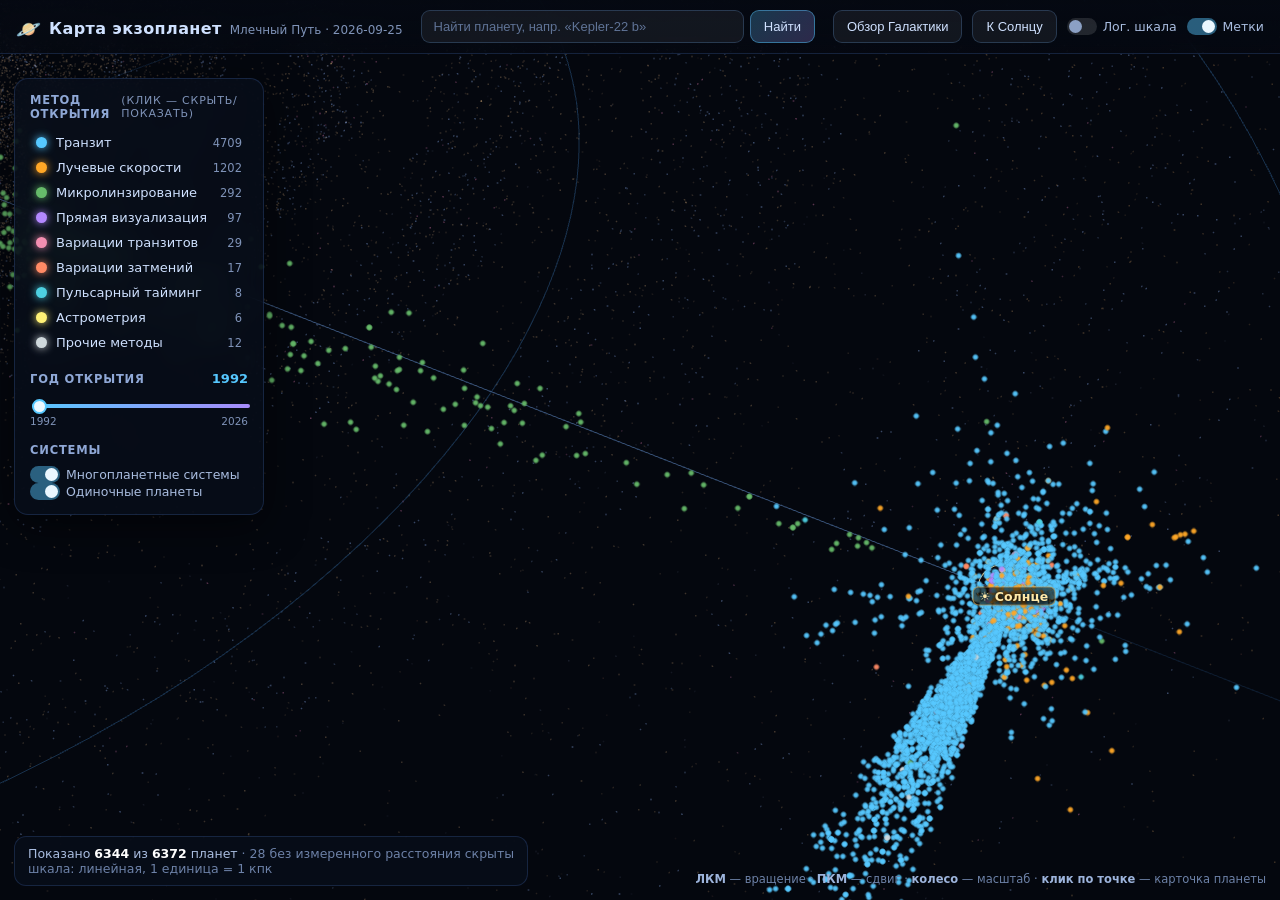
==== index.html @ 0f24e519 "exoplanets" ====
<!DOCTYPE html>
<html lang="ru">
<head>
<meta charset="utf-8">
<meta name="viewport" content="width=device-width, initial-scale=1">
<title>Карта экзопланет Галактики — NASA Exoplanet Archive</title>
<link rel="stylesheet" href="styles.css">
</head>
<body>

<!-- 3D-сцена -->
<div id="scene"></div>

<!-- Верхняя панель -->
<header id="topbar">
  <div class="brand">
    <span class="logo">🪐</span>
    <span class="title">Карта экзопланет</span>
    <span class="subtitle">Млечный Путь · <span id="dataDate"></span></span>
  </div>

  <div class="search">
    <input id="searchInput" list="planetList" type="text" autocomplete="off"
           placeholder="Найти планету, напр. «Kepler-22 b»">
    <datalist id="planetList"></datalist>
    <button id="btnSearch" class="btn accent">Найти</button>
  </div>

  <div class="tools">
    <button id="btnGalaxyView" class="btn">Обзор Галактики</button>
    <button id="btnSunView" class="btn">К Солнцу</button>
    <label class="chk" title="Логарифмическая шкала расстояний: окрестность Солнца раздвигается">
      <input type="checkbox" id="chLog"><i></i>Лог. шкала</label>
    <label class="chk" title="Подписи ближайших планет при приближении">
      <input type="checkbox" id="chLabels" checked><i></i>Метки</label>
  </div>
</header>

<!-- Легенда и фильтры -->
<aside id="legend">
  <h3>Метод открытия <span class="muted">(клик — скрыть/показать)</span></h3>
  <div id="legendItems"></div>

  <h3>Год открытия <span class="year" id="yearValue">1992</span></h3>
  <input type="range" id="yearRange" min="1992" max="2026" value="1992" step="1">
  <div class="scale-labels"><span id="yearMin">1992</span><span id="yearMax">2026</span></div>

  <h3>Системы</h3>
  <label class="chk"><input type="checkbox" id="chMulti" checked><i></i>Многопланетные системы</label>
  <label class="chk"><input type="checkbox" id="chSingle" checked><i></i>Одиночные планеты</label>
</aside>

<!-- Статистика -->
<div id="stats"></div>

<!-- Подсказка по управлению -->
<div id="hint">
  <b>ЛКМ</b> — вращение · <b>ПКМ</b> — сдвиг · <b>колесо</b> — масштаб ·
  <b>клик по точке</b> — карточка планеты
</div>

<!-- Всплывающая подсказка при наведении -->
<div id="tooltip" class="hidden"></div>

<!-- Карточка планеты -->
<div id="popup" class="hidden" role="dialog" aria-modal="false">
  <button id="popupClose" class="popup-close" title="Закрыть">✕</button>
  <div id="popupBody"></div>
</div>

<!-- Подписи на карте -->
<div id="labelLayer">
  <div class="maplabel special sun" id="sunLabel">☀️ Солнце</div>
  <div class="maplabel special gc" id="gcLabel">★ Центр Галактики</div>
</div>

<!-- Загрузка -->
<div id="loader"><div class="spinner"></div><div>Загрузка карты Галактики…</div></div>

<script src="lib/three.min.js"></script>
<script src="lib/OrbitControls.js"></script>
<script src="js/data.js"></script>
<script src="js/galaxy.js"></script>
<script src="js/app.js"></script>
</body>
</html>
---- styles.css ----
/* ============================================================
   Карта экзопланет Галактики — стили интерфейса
   ============================================================ */
:root{
  --bg:#04070e;
  --panel:rgba(8,14,26,.82);
  --panel-border:rgba(94,150,255,.18);
  --text:#cfe1ff;
  --muted:#7f93b8;
  --accent:#56c8ff;
  --accent2:#a78bfa;
  --shadow:0 10px 40px rgba(0,0,0,.55);
}

*{box-sizing:border-box}
html,body{height:100%}
body{
  margin:0; overflow:hidden; background:var(--bg); color:var(--text);
  font-family:"Segoe UI",system-ui,-apple-system,Roboto,"Helvetica Neue",Arial,sans-serif;
  font-size:14px; -webkit-font-smoothing:antialiased;
}
canvas{display:block}
.muted{color:var(--muted);font-weight:400;font-size:11px}

#scene{position:fixed;inset:0;z-index:0}

/* ---------- верхняя панель ---------- */
#topbar{
  position:fixed;top:0;left:0;right:0;z-index:30;
  display:flex;align-items:center;gap:18px;flex-wrap:wrap;
  padding:10px 16px;
  background:linear-gradient(180deg,rgba(5,9,18,.95),rgba(5,9,18,.72));
  border-bottom:1px solid var(--panel-border);
  backdrop-filter:blur(10px);
}
.brand{display:flex;align-items:baseline;gap:8px;white-space:nowrap}
.brand .logo{font-size:20px;transform:translateY(2px)}
.brand .title{font-weight:700;letter-spacing:.4px;font-size:16px}
.brand .subtitle{color:var(--muted);font-size:12px}

.search{display:flex;gap:6px;flex:1;min-width:260px;max-width:520px}
.search input{
  flex:1;padding:8px 12px;border-radius:9px;color:var(--text);
  background:rgba(255,255,255,.06);border:1px solid rgba(120,180,255,.22);
  outline:none;font-size:13px;
}
.search input::placeholder{color:#5f7396}
.search input:focus{border-color:var(--accent);box-shadow:0 0 0 3px rgba(86,200,255,.15)}

.btn{
  padding:8px 13px;border-radius:9px;cursor:pointer;font-size:13px;
  color:var(--text);background:rgba(255,255,255,.06);
  border:1px solid rgba(120,180,255,.22);transition:.15s;white-space:nowrap;
}
.btn:hover{background:rgba(86,200,255,.16);border-color:var(--accent);color:#fff}
.btn.accent{background:linear-gradient(135deg,rgba(86,200,255,.25),rgba(167,139,250,.25));border-color:rgba(86,200,255,.45)}
.btn.accent:hover{background:linear-gradient(135deg,rgba(86,200,255,.4),rgba(167,139,250,.4))}

.tools{display:flex;align-items:center;gap:10px;flex-wrap:wrap}
.chk{display:flex;align-items:center;gap:6px;cursor:pointer;font-size:12.5px;color:#a9bde0;user-select:none}
.chk input{display:none}
.chk i{
  width:30px;height:17px;border-radius:9px;background:rgba(255,255,255,.12);
  position:relative;transition:.18s;flex:none;
}
.chk i::after{
  content:"";position:absolute;top:2px;left:2px;width:13px;height:13px;border-radius:50%;
  background:#8ba0c4;transition:.18s;
}
.chk input:checked + i{background:rgba(86,200,255,.45)}
.chk input:checked + i::after{left:15px;background:#eaf7ff}
.chk:hover{color:#dbe7ff}

/* ---------- легенда ---------- */
#legend{
  position:fixed;left:14px;top:78px;z-index:20;width:250px;
  background:var(--panel);border:1px solid var(--panel-border);
  border-radius:14px;padding:14px 15px;backdrop-filter:blur(12px);
  box-shadow:var(--shadow);
}
#legend h3{
  margin:0 0 9px;font-size:11.5px;text-transform:uppercase;letter-spacing:.8px;
  color:#8fa8d6;font-weight:600;display:flex;justify-content:space-between;align-items:center;
}
#legend h3:not(:first-child){margin-top:16px}
#legend h3 .year{color:var(--accent);font-size:13px;letter-spacing:0}
.lg-item{
  display:flex;align-items:center;gap:9px;padding:5px 6px;border-radius:8px;
  cursor:pointer;transition:.13s;font-size:13px;
}
.lg-item:hover{background:rgba(255,255,255,.06)}
.lg-item .dot{width:11px;height:11px;border-radius:50%;flex:none;box-shadow:0 0 8px currentColor}
.lg-item .name{flex:1;overflow:hidden;text-overflow:ellipsis;white-space:nowrap}
.lg-item .cnt{color:var(--muted);font-size:11.5px;font-variant-numeric:tabular-nums}
.lg-item.off{opacity:.35}
.lg-item.off .name{text-decoration:line-through}

input[type=range]{
  width:100%;-webkit-appearance:none;appearance:none;height:4px;border-radius:3px;
  background:linear-gradient(90deg,var(--accent),var(--accent2));outline:none;
}
input[type=range]::-webkit-slider-thumb{
  -webkit-appearance:none;width:15px;height:15px;border-radius:50%;
  background:#eaf7ff;border:2px solid var(--accent);cursor:pointer;
}
input[type=range]::-moz-range-thumb{
  width:13px;height:13px;border-radius:50%;background:#eaf7ff;border:2px solid var(--accent);cursor:pointer;
}
.scale-labels{display:flex;justify-content:space-between;color:var(--muted);font-size:10.5px;margin-top:4px}

/* ---------- статистика / подсказка ---------- */
#stats{
  position:fixed;left:14px;bottom:14px;z-index:20;
  background:var(--panel);border:1px solid var(--panel-border);border-radius:12px;
  padding:9px 13px;font-size:12.5px;color:#a9bde0;backdrop-filter:blur(10px);
}
#stats b{color:#fff;font-variant-numeric:tabular-nums}
#hint{
  position:fixed;right:14px;bottom:14px;z-index:15;max-width:46vw;
  color:#6d82a8;font-size:11.5px;text-align:right;pointer-events:none;
}
#hint b{color:#9db4dc}

/* ---------- подсказка при наведении ---------- */
#tooltip{
  position:fixed;z-index:40;pointer-events:none;transform:translate(12px,-50%);
  background:rgba(6,11,22,.94);border:1px solid rgba(86,200,255,.4);
  border-radius:8px;padding:5px 10px;font-size:12.5px;white-space:nowrap;
  box-shadow:0 6px 22px rgba(0,0,0,.6);
}
#tooltip .d{color:var(--muted);font-size:11px;margin-left:6px}
#tooltip.hidden{display:none}

/* ---------- карточка планеты ---------- */
#popup{
  position:fixed;z-index:35;width:330px;max-height:74vh;overflow:auto;
  background:rgba(7,12,24,.95);border:1px solid rgba(86,200,255,.35);
  border-radius:16px;padding:16px 17px 15px;box-shadow:var(--shadow);
  backdrop-filter:blur(14px);transform-origin:top left;
  animation:pop .18s ease-out;
}
@keyframes pop{from{opacity:0;transform:scale(.93) translateY(6px)}to{opacity:1;transform:none}}
#popup.hidden{display:none}
.popup-close{
  position:absolute;top:9px;right:10px;width:26px;height:26px;border-radius:50%;
  border:none;background:rgba(255,255,255,.07);color:#9fb4d8;cursor:pointer;font-size:13px;
}
.popup-close:hover{background:rgba(255,90,90,.3);color:#fff}
#popup h2{margin:0 30px 3px 0;font-size:19px;line-height:1.2;color:#fff}
#popup .host{color:var(--accent);font-size:12.5px;margin-bottom:10px}
.chips{display:flex;gap:6px;flex-wrap:wrap;margin:0 0 12px}
.chip{
  font-size:11px;padding:3px 9px;border-radius:20px;border:1px solid;
  display:inline-flex;align-items:center;gap:5px;
}
.chip .dot{width:7px;height:7px;border-radius:50%;background:currentColor}
.sec{margin-top:12px}
.sec-title{
  font-size:10.5px;letter-spacing:1px;text-transform:uppercase;color:#7f9bd0;
  border-bottom:1px dashed rgba(127,155,208,.3);padding-bottom:4px;margin-bottom:7px;
}
.kv{display:flex;justify-content:space-between;gap:12px;padding:3px 0;font-size:13px}
.kv .k{color:#8ea3c9;flex:none}
.kv .v{color:#eaf3ff;text-align:right;font-variant-numeric:tabular-nums}
.kv .v small{color:#8ea3c9}
.note{
  margin-top:11px;padding:8px 10px;border-radius:9px;font-size:12px;
  background:rgba(255,196,84,.12);border:1px solid rgba(255,196,84,.35);color:#ffd89a;
}
.actions{display:flex;gap:8px;margin-top:13px}
.actions .btn{flex:1;text-align:center;padding:8px 6px;font-size:12.5px;text-decoration:none}
.src{margin-top:11px;font-size:11px;color:#66799c;line-height:1.5}
.src a{color:#7fb6ff;text-decoration:none}
.src a:hover{text-decoration:underline}

/* ---------- подписи на карте ---------- */
#labelLayer{position:fixed;inset:0;z-index:10;pointer-events:none;overflow:hidden}
.maplabel{
  position:absolute;transform:translate(-50%,-50%);
  font-size:11.5px;color:#cfe1ff;text-shadow:0 0 6px #000,0 2px 6px #000;
  white-space:nowrap;background:rgba(4,8,16,.55);padding:1px 6px;border-radius:6px;
  border:1px solid rgba(120,180,255,.14);
}
.maplabel.special{font-size:12.5px;font-weight:600;border-color:rgba(255,255,255,.28)}
.maplabel.sun{color:#ffe9a8;border-color:rgba(255,210,120,.5);background:rgba(30,20,4,.6)}
.maplabel.gc{color:#d7c2ff;border-color:rgba(180,140,255,.45);background:rgba(18,10,32,.6)}
.maplabel.sel{color:#fff;border-color:var(--accent);background:rgba(8,26,44,.85)}

/* ---------- загрузка ---------- */
#loader{
  position:fixed;inset:0;z-index:60;display:flex;flex-direction:column;gap:16px;
  align-items:center;justify-content:center;background:#04070e;color:#8ea3c9;font-size:14px;
  transition:opacity .5s;
}
#loader.done{opacity:0;pointer-events:none}
.spinner{
  width:44px;height:44px;border-radius:50%;
  border:3px solid rgba(86,200,255,.18);border-top-color:var(--accent);
  animation:spin .9s linear infinite;
}
@keyframes spin{to{transform:rotate(360deg)}}

/* ---------- мобильные экраны ---------- */
@media (max-width:900px){
  #legend{display:none}
  #hint{display:none}
  .brand .subtitle{display:none}
  #topbar{gap:10px;padding:8px 10px}
  #popup{width:min(92vw,330px)}
}
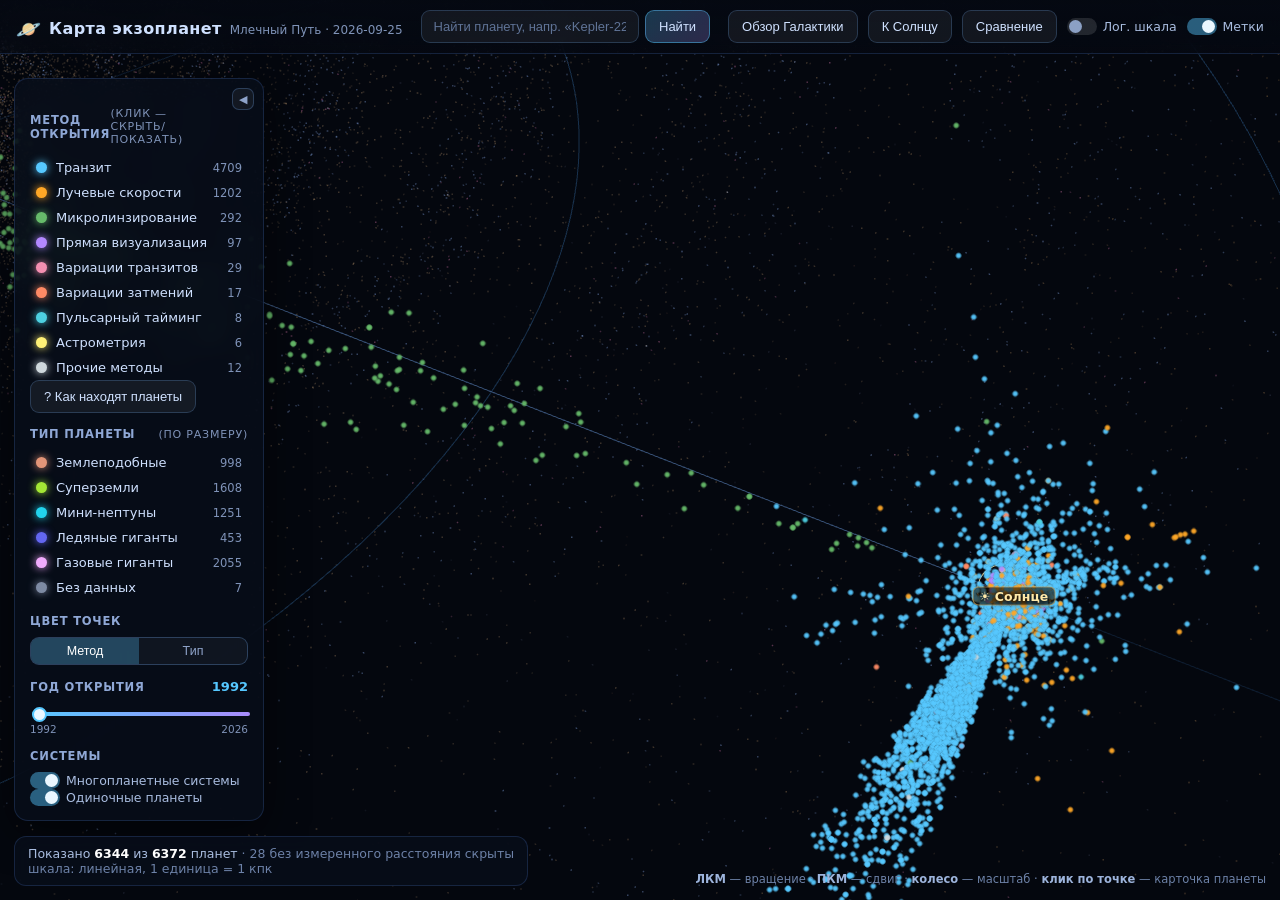
==== commit aef5bce6: "update map" ====
--- a/index.html
+++ b/index.html
@@ -29,6 +29,7 @@
   <div class="tools">
     <button id="btnGalaxyView" class="btn">Обзор Галактики</button>
     <button id="btnSunView" class="btn">К Солнцу</button>
+    <button id="btnCompare" class="btn" title="Сравнение: положение орбиты относительно зоны обитаемости, размер и масса в единицах Земли">Сравнение</button>
     <label class="chk" title="Логарифмическая шкала расстояний: окрестность Солнца раздвигается">
       <input type="checkbox" id="chLog"><i></i>Лог. шкала</label>
     <label class="chk" title="Подписи ближайших планет при приближении">
@@ -38,8 +39,20 @@
 
 <!-- Легенда и фильтры -->
 <aside id="legend">
+  <button id="legendFold" class="lg-fold" title="Свернуть панель, чтобы ничего не закрывала">◀</button>
   <h3>Метод открытия <span class="muted">(клик — скрыть/показать)</span></h3>
   <div id="legendItems"></div>
+  <button id="btnMethodHelp" class="btn mh-btn"
+          title="Как работают методы открытия экзопланет">? Как находят планеты</button>
+
+  <h3>Тип планеты <span class="muted">(по размеру)</span></h3>
+  <div id="typeItems"></div>
+
+  <h3>Цвет точек</h3>
+  <div class="seg" id="colorMode">
+    <button class="on" data-cm="method">Метод</button>
+    <button data-cm="type">Тип</button>
+  </div>
 
   <h3>Год открытия <span class="year" id="yearValue">1992</span></h3>
   <input type="range" id="yearRange" min="1992" max="2026" value="1992" step="1">
@@ -50,6 +63,9 @@
   <label class="chk"><input type="checkbox" id="chSingle" checked><i></i>Одиночные планеты</label>
 </aside>
 
+<!-- Возврат панели фильтров, когда она свёрнута -->
+<button id="legendShow" class="btn" title="Показать панель фильтров">☰ Фильтры</button>
+
 <!-- Статистика -->
 <div id="stats"></div>
 
@@ -66,6 +82,111 @@
 <div id="popup" class="hidden" role="dialog" aria-modal="false">
   <button id="popupClose" class="popup-close" title="Закрыть">✕</button>
   <div id="popupBody"></div>
+</div>
+
+<!-- Справка: методы открытия экзопланет -->
+<div id="methodHelp" class="hidden" role="dialog" aria-label="Методы открытия экзопланет">
+  <div class="mh-card">
+    <div class="mh-head">
+      <div class="mh-title">Как находят экзопланеты</div>
+      <button id="mhClose" class="btn" title="Закрыть справку">✕ Закрыть</button>
+    </div>
+
+    <p class="mh-intro">Планету почти никогда не видят в телескоп напрямую: она мала, а блеск
+      звезды её полностью «гасит». Вместо этого ищут <b>косвенные признаки</b> — как планета
+      меняет свет и движение своей звезды. Цвет точки в легенде и в карточке планеты
+      показывает метод, которым её открыли.</p>
+
+    <div class="mh-list" id="mhList"></div>
+
+    <div class="mh-foot">Открыто <b id="mhTotal">—</b> планет · данные:
+      <a target="_blank" rel="noopener" href="https://exoplanetarchive.ipac.caltech.edu/">NASA
+      Exoplanet Archive</a> (таблица PSCompPars). Метод указан в карточке каждой планеты.</div>
+  </div>
+</div>
+
+<!-- Вид «Сравнение»: орбита и размер относительно зоны обитаемости -->
+<div id="compare" class="hidden">
+  <div class="cmp-head">
+    <div class="cmp-title">Орбита и размер относительно зоны обитаемости
+      <span class="muted" id="cmpCount"></span></div>
+    <div class="cmp-ctrl">
+      <div class="seg" id="cmpSeg">
+        <button class="on" data-ym="r">Радиус, R⊕</button>
+        <button data-ym="m">Масса, M⊕</button>
+      </div>
+      <label class="chk"><input type="checkbox" id="chHzOnly"><i></i>Только в зоне</label>
+      <button id="btnCmpHelp" class="btn" title="Что означают радиус и масса: единицы, ориентиры, пороги типов">? Справка</button>
+      <button id="btnCmpClose" class="btn">Закрыть</button>
+    </div>
+  </div>
+  <div class="cmp-canvas">
+    <canvas id="cmpCanvas"></canvas>
+    <div id="cmpTip" class="hidden"></div>
+
+    <!-- Справка по осям Y: радиус и масса -->
+    <div id="cmpHelp" class="hidden">
+      <div class="hp-title">Радиус и масса на этом графике</div>
+
+      <div class="hp-sec">
+        <div class="hp-h">Единицы и шкала</div>
+        <p><b>R⊕</b> — радиус Земли: 6371 км (диаметр 12 742 км).<br>
+           <b>M⊕</b> — масса Земли: 5,97·10²⁴ кг ≈ 1/318 массы Юпитера.</p>
+        <p>Шкала по вертикали <b>логарифмическая</b>: одна линия сетки — это ×10,
+           поэтому одинаковые расстояния означают одинаковые <i>отношения</i> величин.
+           Белый пунктир — уровень Земли (1 R⊕ / 1 M⊕).</p>
+      </div>
+
+      <div class="hp-sec">
+        <div class="hp-h">Ориентиры</div>
+        <table class="hp-table">
+          <tr><th>Планета</th><th>Радиус, R⊕</th><th>Масса, M⊕</th></tr>
+          <tr><td>Марс</td><td>0,53</td><td>0,11</td></tr>
+          <tr class="earth"><td>Земля</td><td>1</td><td>1</td></tr>
+          <tr><td>Нептун</td><td>3,9</td><td>17</td></tr>
+          <tr><td>Сатурн</td><td>9,1</td><td>95</td></tr>
+          <tr><td>Юпитер</td><td>11,2</td><td>318</td></tr>
+        </table>
+      </div>
+
+      <div class="hp-sec">
+        <div class="hp-h">Типы планет — пороги по радиусу</div>
+        <div class="hp-types">
+          <span><i style="background:#e29578"></i>&lt; 1,5 — землеподобные</span>
+          <span><i style="background:#a3e635"></i>1,5 – 2,5 — суперземли</span>
+          <span><i style="background:#22d3ee"></i>2,5 – 4 — мини-нептуны</span>
+          <span><i style="background:#6366f1"></i>4 – 8 — ледяные гиганты</span>
+          <span><i style="background:#f0abfc"></i>≥ 8 — газовые гиганты</span>
+        </div>
+        <p>Пунктиром цвета на графике показаны эти пороги (только в режиме «Радиус»).
+           Если радиус не измерен, тип определяется по массе: &lt; 2, &lt; 10, &lt; 50,
+           &lt; 300, ≥ 300 M⊕.</p>
+      </div>
+
+      <div class="hp-sec">
+        <div class="hp-h">Откуда данные</div>
+        <p>Радиусы получают в основном <b>транзитным</b> методом — по глубине затмения
+           диска звезды. Массы — по <b>лучевым скоростям</b> звезды и вариантам
+           времени транзитов; у части планет масса пересчитана из M♃ (×317,8).</p>
+        <p>Планеты без измеренного радиуса (в режиме «Радиус») или массы
+           (в режиме «Масса») на график не выводятся — они учтены в счётчике
+           в заголовке.</p>
+      </div>
+
+      <div class="hp-sec">
+        <div class="hp-h">Ось X</div>
+        <p><b>0</b> — внутренняя граница зоны обитаемости, <b>1</b> — внешняя
+           (зелёная полоса). Слева от полосы — «горячее», справа — «холоднее».
+           <b>Клик по точке</b> — карточка планеты.</p>
+      </div>
+    </div>
+  </div>
+  <div class="cmp-foot">
+    Ось X: <b>0</b> — внутренняя граница зоны обитаемости, <b>1</b> — внешняя граница
+    (в лог. шкале, так разные звёзды сведены к одной шкале) ·
+    Ось Y: в единицах Земли, лог. шкала, пунктир — уровень Земли ·
+    зелёная полоса — зона обитаемости · <b>клик по точке</b> — карточка
+  </div>
 </div>
 
 <!-- Подписи на карте -->
--- a/styles.css
+++ b/styles.css
@@ -77,12 +77,33 @@
   background:var(--panel);border:1px solid var(--panel-border);
   border-radius:14px;padding:14px 15px;backdrop-filter:blur(12px);
   box-shadow:var(--shadow);
-}
+  /* не доходит до блока статистики внизу и не вылезает за экран */
+  max-height:calc(100vh - 150px);
+  overflow-y:auto;overscroll-behavior:contain;scrollbar-width:thin;
+  scrollbar-color:rgba(120,180,255,.28) transparent;
+  transition:transform .22s ease,opacity .22s ease;
+}
+#legend::-webkit-scrollbar{width:8px}
+#legend::-webkit-scrollbar-thumb{background:rgba(120,180,255,.28);border-radius:4px}
+#legend::-webkit-scrollbar-track{background:transparent}
+#legend.hide{transform:translateX(calc(-100% - 20px));opacity:0;pointer-events:none}
+#legend h3:first-of-type{padding-right:26px}
+.lg-fold{
+  position:absolute;top:9px;right:9px;width:22px;height:22px;border-radius:7px;
+  border:1px solid rgba(120,180,255,.25);background:rgba(255,255,255,.05);
+  color:#8ea3c9;cursor:pointer;font-size:11px;line-height:1;transition:.15s;
+}
+.lg-fold:hover{background:rgba(86,200,255,.18);color:#fff;border-color:var(--accent)}
+#legendShow{
+  position:fixed;left:14px;top:78px;z-index:21;display:none;
+  background:var(--panel);backdrop-filter:blur(10px);box-shadow:var(--shadow);
+}
+#legendShow.on{display:block}
 #legend h3{
   margin:0 0 9px;font-size:11.5px;text-transform:uppercase;letter-spacing:.8px;
   color:#8fa8d6;font-weight:600;display:flex;justify-content:space-between;align-items:center;
 }
-#legend h3:not(:first-child){margin-top:16px}
+#legend h3:not(:first-child){margin-top:14px}
 #legend h3 .year{color:var(--accent);font-size:13px;letter-spacing:0}
 .lg-item{
   display:flex;align-items:center;gap:9px;padding:5px 6px;border-radius:8px;
@@ -107,6 +128,128 @@
   width:13px;height:13px;border-radius:50%;background:#eaf7ff;border:2px solid var(--accent);cursor:pointer;
 }
 .scale-labels{display:flex;justify-content:space-between;color:var(--muted);font-size:10.5px;margin-top:4px}
+
+/* ---------- сегментированные переключатели ---------- */
+.seg{
+  display:inline-flex;border:1px solid rgba(120,180,255,.28);border-radius:9px;
+  overflow:hidden;background:rgba(255,255,255,.04);
+}
+.seg button{
+  padding:6px 12px;border:none;background:transparent;color:#8ea3c9;
+  font-size:12.5px;cursor:pointer;transition:.15s;
+}
+.seg button:hover{color:#dbe7ff;background:rgba(255,255,255,.06)}
+.seg button.on{background:rgba(86,200,255,.28);color:#fff}
+#colorMode{width:100%}
+#colorMode button{flex:1}
+
+/* ---------- карточка: фото планеты ---------- */
+.pimg{
+  margin:-2px 0 10px;border-radius:11px;overflow:hidden;
+  background:rgba(255,255,255,.04);border:1px solid rgba(120,180,255,.16);
+  min-height:0;
+}
+.pimg:empty{display:none}
+.pimg .pimg-load{
+  display:flex;align-items:center;justify-content:center;height:84px;
+  color:#6d82a8;font-size:12px;gap:8px;
+}
+.pimg .pimg-none{
+  padding:8px 10px;color:#6d82a8;font-size:11.5px;text-align:center;
+}
+.pimg img{display:block;width:100%;max-height:190px;object-fit:cover}
+.pimg .pimg-cap{
+  padding:4px 8px;font-size:10.5px;color:#66799c;background:rgba(4,8,16,.72);
+}
+.pimg .pimg-cap a{color:#7fb6ff;text-decoration:none}
+
+/* ---------- вид «Сравнение» ---------- */
+#compare{
+  position:fixed;inset:0;z-index:15;padding-top:54px;
+  display:flex;flex-direction:column;
+  background:rgba(4,7,14,.965);backdrop-filter:blur(6px);
+  animation:cmpIn .2s ease-out;
+}
+@keyframes cmpIn{from{opacity:0}to{opacity:1}}
+#compare.hidden{display:none}
+/* полноэкранный вид: панели карты прячутся, остаётся только шапка */
+body.cmp-open #legend,
+body.cmp-open #stats,
+body.cmp-open #hint,
+body.cmp-open #labelLayer{display:none}
+.cmp-head{
+  display:flex;align-items:center;justify-content:space-between;gap:14px;flex-wrap:wrap;
+  padding:10px 18px 8px;
+}
+.cmp-title{font-size:15px;font-weight:600;color:#fff}
+.cmp-title .muted{font-weight:400;font-size:12px;margin-left:8px}
+.cmp-ctrl{display:flex;align-items:center;gap:12px;flex-wrap:wrap}
+.cmp-canvas{position:relative;flex:1;min-height:0;margin:0 12px}
+.cmp-canvas canvas{position:absolute;inset:0;width:100%;height:100%}
+#cmpTip{
+  position:absolute;z-index:5;pointer-events:none;transform:translate(14px,-50%);
+  background:rgba(6,11,22,.96);border:1px solid rgba(86,200,255,.45);
+  border-radius:9px;padding:7px 11px;font-size:12.5px;white-space:nowrap;
+  box-shadow:0 6px 22px rgba(0,0,0,.65);
+}
+#cmpTip .t-name{font-weight:600;color:#fff}
+#cmpTip .t-row{color:#a9bde0;font-size:11.5px;margin-top:2px}
+#cmpTip .t-hz{color:#6ee7a0}
+#cmpTip .t-hot{color:#ff9d7a}
+#cmpTip .t-cold{color:#8fb8ff}
+#cmpTip.hidden{display:none}
+
+/* ---------- справка в виде «Сравнение» ---------- */
+#cmpHelp{
+  position:absolute;top:12px;right:12px;z-index:6;
+  width:352px;max-width:calc(100% - 24px);
+  max-height:calc(100% - 24px);overflow-y:auto;overscroll-behavior:contain;
+  scrollbar-width:thin;scrollbar-color:rgba(120,180,255,.28) transparent;
+  background:rgba(7,12,24,.96);border:1px solid rgba(86,200,255,.38);
+  border-radius:14px;padding:14px 16px 15px;backdrop-filter:blur(14px);
+  box-shadow:0 14px 44px rgba(0,0,0,.62);
+  animation:cmpHelpIn .18s ease-out;
+}
+@keyframes cmpHelpIn{from{opacity:0;transform:translateY(-8px)}to{opacity:1;transform:none}}
+#cmpHelp.hidden{display:none}
+#cmpHelp::-webkit-scrollbar{width:8px}
+#cmpHelp::-webkit-scrollbar-thumb{background:rgba(120,180,255,.28);border-radius:4px}
+#cmpHelp::-webkit-scrollbar-track{background:transparent}
+.hp-title{font-size:14px;font-weight:600;color:#fff;margin:0 0 10px}
+.hp-sec{padding-top:11px;margin-top:11px;border-top:1px dashed rgba(127,155,208,.3)}
+.hp-sec:first-of-type{padding-top:0;margin-top:0;border-top:none}
+.hp-h{
+  font-size:10.5px;letter-spacing:1px;text-transform:uppercase;color:#7f9bd0;
+  font-weight:600;margin-bottom:6px;
+}
+#cmpHelp p{margin:6px 0 0;font-size:12.5px;line-height:1.55;color:#a9bde0}
+#cmpHelp p:first-of-type{margin-top:0}
+#cmpHelp b{color:#eaf3ff}
+.hp-table{
+  width:100%;border-collapse:collapse;font-size:12.5px;
+  font-variant-numeric:tabular-nums;
+}
+.hp-table th{
+  font-size:10.5px;text-transform:uppercase;letter-spacing:.5px;color:#7f9bd0;
+  font-weight:600;text-align:right;padding:0 6px 5px;
+}
+.hp-table th:first-child{text-align:left}
+.hp-table td{
+  padding:4px 6px;color:#cfe1ff;text-align:right;
+  border-top:1px solid rgba(127,155,208,.16);
+}
+.hp-table td:first-child{text-align:left;color:#8ea3c9}
+.hp-table tr.earth td{color:#ffd54f;font-weight:600;background:rgba(255,213,79,.07)}
+.hp-types{display:flex;flex-direction:column;gap:5px;margin-bottom:6px}
+.hp-types span{display:flex;align-items:center;gap:8px;font-size:12.5px;color:#a9bde0}
+.hp-types i{
+  width:11px;height:11px;border-radius:50%;flex:none;
+  box-shadow:0 0 7px currentColor;
+}
+.cmp-foot{
+  padding:8px 18px 12px;font-size:11.5px;color:#6d82a8;line-height:1.55;
+}
+.cmp-foot b{color:#9db4dc}
 
 /* ---------- статистика / подсказка ---------- */
 #stats{
@@ -203,6 +346,7 @@
 /* ---------- мобильные экраны ---------- */
 @media (max-width:900px){
   #legend{display:none}
+  #legendShow{display:none !important}
   #hint{display:none}
   .brand .subtitle{display:none}
   #topbar{gap:10px;padding:8px 10px}
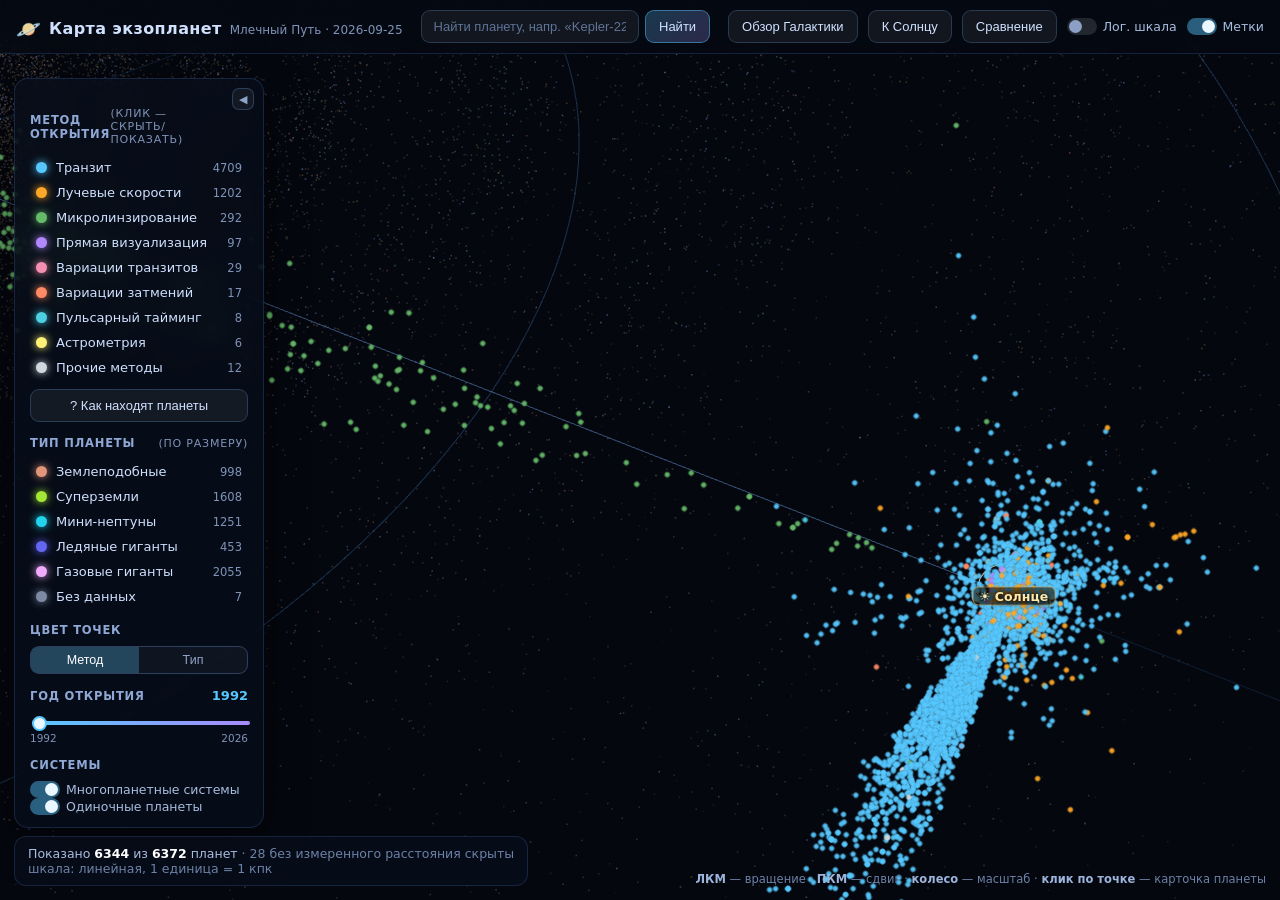
==== commit 83a854d2: "справка о методах открытия, склонения счётчиков, стабилизация selftest" ====
--- a/index.html
+++ b/index.html
@@ -99,7 +99,7 @@
 
     <div class="mh-list" id="mhList"></div>
 
-    <div class="mh-foot">Открыто <b id="mhTotal">—</b> планет · данные:
+    <div class="mh-foot">Открыто <b id="mhTotal">—</b> · данные:
       <a target="_blank" rel="noopener" href="https://exoplanetarchive.ipac.caltech.edu/">NASA
       Exoplanet Archive</a> (таблица PSCompPars). Метод указан в карточке каждой планеты.</div>
   </div>
--- a/styles.css
+++ b/styles.css
@@ -251,6 +251,55 @@
 }
 .cmp-foot b{color:#9db4dc}
 
+/* ---------- справка о методах открытия ---------- */
+.mh-btn{width:100%;margin-top:9px;text-align:center;justify-content:center}
+#methodHelp{
+  position:fixed;inset:0;z-index:60;display:flex;align-items:center;justify-content:center;
+  padding:74px 16px 22px;background:rgba(3,6,14,.72);backdrop-filter:blur(6px);
+}
+#methodHelp.hidden{display:none}
+.mh-card{
+  width:min(780px,100%);max-height:100%;overflow-y:auto;overscroll-behavior:contain;
+  scrollbar-width:thin;scrollbar-color:rgba(120,180,255,.28) transparent;
+  background:var(--panel);border:1px solid var(--panel-border);border-radius:16px;
+  padding:20px 22px 18px;box-shadow:0 26px 74px rgba(0,0,0,.72);
+  animation:mhIn .2s ease-out;
+}
+.mh-card::-webkit-scrollbar{width:8px}
+.mh-card::-webkit-scrollbar-thumb{background:rgba(120,180,255,.28);border-radius:4px}
+.mh-card::-webkit-scrollbar-track{background:transparent}
+@keyframes mhIn{from{opacity:0;transform:translateY(12px) scale(.985)}to{opacity:1;transform:none}}
+.mh-head{display:flex;justify-content:space-between;align-items:flex-start;gap:14px}
+.mh-title{font-size:19px;font-weight:600;color:#fff;line-height:1.25}
+.mh-intro{margin:10px 0 15px;font-size:13px;line-height:1.62;color:#a9bde0}
+.mh-intro b{color:#eaf3ff}
+.mh-item{padding:13px 0;border-top:1px dashed rgba(127,155,208,.25)}
+.mh-item:first-child{padding-top:0;border-top:none}
+.mh-row{display:flex;align-items:center;gap:9px}
+.mh-row .dot{width:11px;height:11px;border-radius:50%;flex:none;box-shadow:0 0 8px currentColor}
+.mh-name{font-size:14.5px;font-weight:600;color:#fff}
+.mh-en{font-size:11.5px;color:#5f7396;overflow:hidden;text-overflow:ellipsis;white-space:nowrap}
+.mh-cnt{
+  margin-left:auto;font-size:12px;color:#9db4dc;font-variant-numeric:tabular-nums;flex:none;
+}
+.mh-bar{
+  height:5px;border-radius:3px;background:rgba(255,255,255,.06);
+  margin:8px 0 9px;overflow:hidden;
+}
+.mh-bar i{display:block;height:100%;border-radius:3px;opacity:.8}
+.mh-item p{margin:5px 0 0;font-size:12.8px;line-height:1.6;color:#a9bde0}
+.mh-item p b{color:#eaf3ff}
+.mh-note{color:#6d82a8!important}
+.mh-ex{color:#8ea3c9!important}
+.mh-ex b{color:#8ea3c9!important;font-weight:600}
+.mh-foot{
+  margin-top:15px;padding-top:12px;border-top:1px solid rgba(127,155,208,.2);
+  font-size:11.5px;line-height:1.55;color:#6d82a8;
+}
+.mh-foot b{color:#9db4dc;font-variant-numeric:tabular-nums}
+.mh-foot a{color:var(--accent);text-decoration:none}
+.mh-foot a:hover{text-decoration:underline}
+
 /* ---------- статистика / подсказка ---------- */
 #stats{
   position:fixed;left:14px;bottom:14px;z-index:20;
